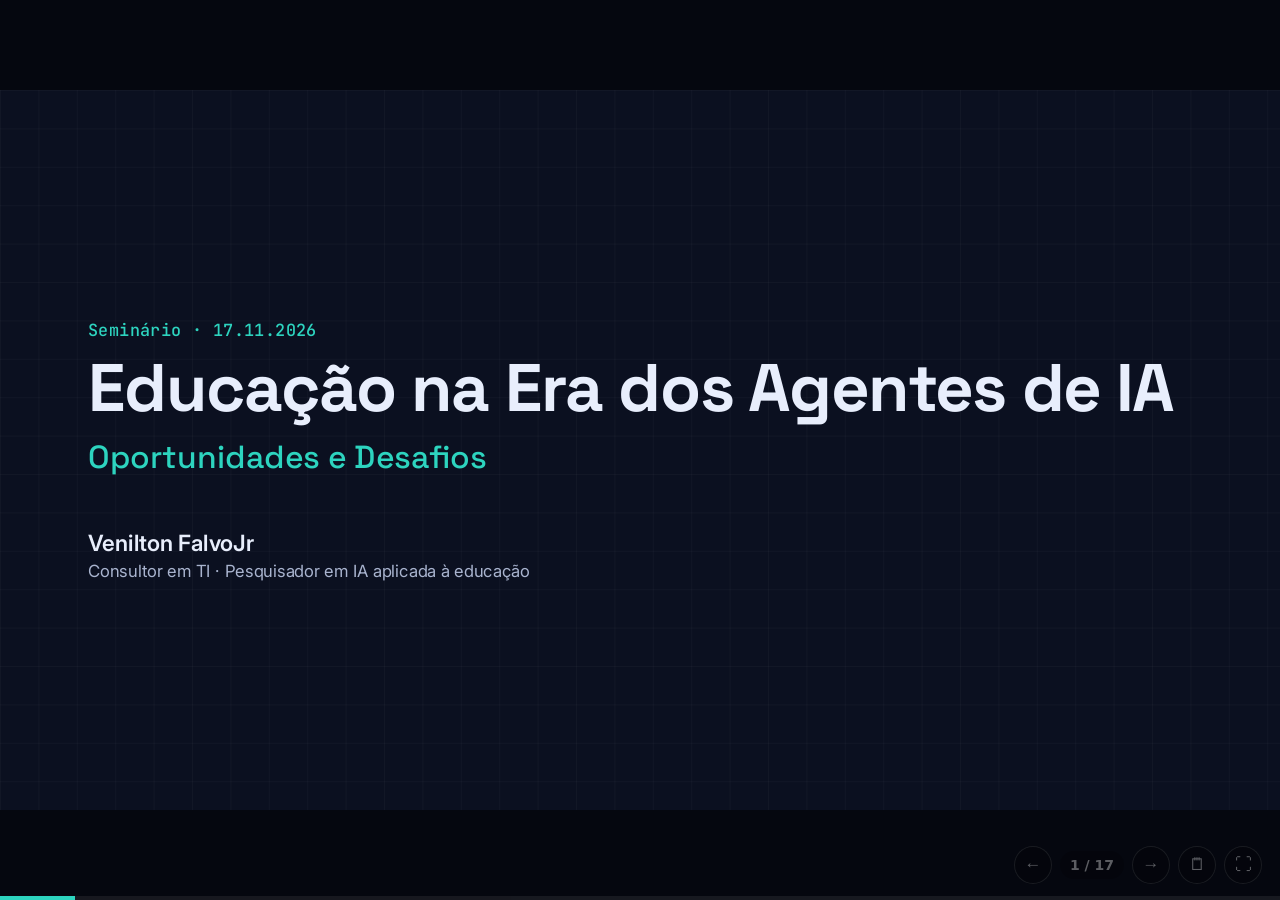
==== index.html @ b1103142 "style: textos na largura util do slide, sem quebras desnecessarias - Sem max-width em lead, nota, de" ====
<!DOCTYPE html>
<html lang="pt-BR">
<head>
    <meta charset="UTF-8">
    <meta name="viewport" content="width=device-width, initial-scale=1.0">
    <title>Educação na Era dos Agentes de IA</title>
    <meta name="description" content="Da pesquisa em Engenharia de Software aplicada à educação ao uso de agentes de IA na indústria: o que muda, na prática, para quem ensina e para quem aprende.">
    <meta property="og:title" content="Educação na Era dos Agentes de IA: Oportunidades e Desafios">
    <meta property="og:description" content="Uma história em sete capítulos, do mestrado ao harness, sobre como a IA mudou os achados da pesquisa e a prática na indústria.">
    <meta property="og:type" content="website">
    <link rel="preconnect" href="https://fonts.googleapis.com">
    <link rel="preconnect" href="https://fonts.gstatic.com" crossorigin>
    <link href="https://fonts.googleapis.com/css2?family=Archivo:wght@800;900&family=Inter:wght@400;500;600;700&family=JetBrains+Mono:wght@500;600&family=Space+Grotesk:wght@500;700&display=swap" rel="stylesheet">
    <style>
/* Motor dos slides: palco 16:9, navegação, fragmentos e notas */

* { margin: 0; padding: 0; box-sizing: border-box; }

html, body { height: 100%; }

body {
    overflow: hidden;
    background: var(--frame, #000);
    color: var(--text);
    font-family: var(--font-body, 'Inter', system-ui, sans-serif);
}

a { color: inherit; }

:focus-visible { outline: 3px solid var(--accent); outline-offset: 3px; border-radius: 6px; }

.sr-only {
    position: absolute; width: 1px; height: 1px; overflow: hidden;
    clip: rect(0 0 0 0); white-space: nowrap;
}

.stage {
    position: absolute;
    left: 50%;
    top: 50%;
    width: 1600px;
    height: 900px;
    transform: translate(-50%, -50%) scale(var(--scale, 1));
    transform-origin: center center;
    overflow: hidden;
    background: var(--bg);
}

.slide {
    position: absolute;
    inset: 0;
    padding: 80px 110px;
    display: flex;
    flex-direction: column;
    justify-content: center;
    opacity: 0;
    visibility: hidden;
    transition: opacity 0.25s ease, visibility 0.25s;
}

.slide.active { opacity: 1; visibility: visible; z-index: 1; }

.slide .notes { display: none; }

.frag { opacity: 0; transition: opacity 0.2s ease; }
.frag.on { opacity: 1; }

.controls {
    position: fixed;
    right: 18px;
    bottom: 16px;
    z-index: 50;
    display: flex;
    gap: 8px;
    align-items: center;
    opacity: 0.35;
    transition: opacity 0.25s;
}

.controls:hover, .controls:focus-within { opacity: 1; }

.controls button {
    width: 38px;
    height: 38px;
    border-radius: 50%;
    border: 1px solid rgba(128, 128, 128, 0.5);
    background: rgba(0, 0, 0, 0.55);
    color: #fff;
    font-size: 17px;
    cursor: pointer;
}

.controls .counter {
    font: 600 14px system-ui, sans-serif;
    color: #fff;
    background: rgba(0, 0, 0, 0.55);
    padding: 6px 10px;
    border-radius: 999px;
    font-variant-numeric: tabular-nums;
}

.progress { position: fixed; left: 0; bottom: 0; width: 100%; height: 4px; z-index: 40; background: rgba(128, 128, 128, 0.15); }
.progress div { height: 100%; width: 0; background: var(--accent); transition: width 0.35s ease; }

.notes-panel {
    position: fixed;
    left: 0;
    right: 0;
    bottom: 0;
    z-index: 60;
    max-height: 42vh;
    overflow: auto;
    padding: 18px 26px 26px;
    background: rgba(12, 12, 16, 0.96);
    border-top: 3px solid var(--accent);
    font: 17px/1.55 system-ui, sans-serif;
    color: #eee;
}

.notes-panel[hidden] { display: none; }
.notes-panel h4 { font-size: 13px; letter-spacing: 0.1em; text-transform: uppercase; color: var(--accent); margin-bottom: 8px; }
.notes-panel li { margin: 0 0 6px 20px; }

body.thumb .controls, body.thumb .progress { display: none; }
body.idle .controls:not(:focus-within) { opacity: 0; pointer-events: none; }
body.idle { cursor: none; }

@media (prefers-reduced-motion: reduce) {
    .slide, .frag, .progress div { transition: none; }
}

@media print {
    @page { size: 1600px 900px; margin: 0; }
    html, body { height: auto; overflow: visible; }
    .stage { position: static; transform: none !important; width: 1600px; height: auto; overflow: visible; }
    .slide { position: relative; opacity: 1 !important; visibility: visible !important; height: 900px; break-after: page; page-break-after: always; }
    .frag { opacity: 1 !important; transform: none !important; }
    .controls, .progress, .notes-panel { display: none !important; }
    * { -webkit-print-color-adjust: exact; print-color-adjust: exact; }
}
    </style>
    <style>
        :root {
            --frame: #05070f;
            --bg: #0b1020;
            --text: #e8eefc;
            --muted: #a9b4cf;
            --soft: #7d89a6;
            --accent: #2dd4bf;
            --warn: #fbbf24;
            --mito: #ff6b6b;
            --meia: #ffb020;
            --real: #2ee59d;
            --line: rgba(255, 255, 255, 0.12);
            --panel: rgba(255, 255, 255, 0.045);
            --font-body: 'Inter', system-ui, sans-serif;
            --display: 'Space Grotesk', 'Inter', system-ui, sans-serif;
            --mono: 'JetBrains Mono', ui-monospace, Consolas, monospace;
        }

        .stage {
            text-wrap: pretty;
            background-color: var(--bg);
            background-image:
                linear-gradient(rgba(255, 255, 255, 0.028) 1px, transparent 1px),
                linear-gradient(90deg, rgba(255, 255, 255, 0.028) 1px, transparent 1px);
            background-size: 48px 48px;
        }

        .slide { padding-top: 120px; }
        .slide.no-rail { padding-top: 80px; }

        /* Trilha no topo: onde estamos na história */
        .rail { position: absolute; top: 40px; left: 110px; right: 110px; display: grid; grid-template-columns: repeat(7, 1fr); gap: 10px; }
        .rail span { font: 600 15px var(--mono); color: rgba(169, 180, 207, 0.45); border-top: 3px solid rgba(255, 255, 255, 0.1); padding-top: 8px; }
        .rail span small { display: block; font-weight: 500; font-size: 12.5px; margin-top: 2px; }
        .rail span.done { color: var(--muted); border-color: rgba(45, 212, 191, 0.4); }
        .rail span.now { color: var(--accent); border-color: var(--accent); }

        .label { font: 500 21px var(--mono); color: var(--accent); margin-bottom: 16px; }
        h1 { font: 700 92px/1.04 var(--display); letter-spacing: -0.02em; }
        h2 { font: 700 62px/1.08 var(--display); letter-spacing: -0.015em; margin-bottom: 24px; }
        .lead { font-size: 31px; line-height: 1.45; color: var(--muted); }
        .lead strong, p strong { color: var(--text); }
        .accent { color: var(--accent); }
        .cite { position: absolute; left: 110px; bottom: 44px; font: 500 17px var(--mono); color: var(--soft); }
        .insight { margin-top: 22px; padding: 20px 26px; border-radius: 16px; background: rgba(45, 212, 191, 0.12); border: 1px solid rgba(45, 212, 191, 0.45); font: 600 27px/1.4 var(--display); color: var(--text); }
        .note { margin-top: 18px; font-size: 25px; color: var(--muted); }
        .note strong { color: var(--text); }

        /* Capa */
        .cover h1 { font-size: 84px; }
        .cover .sub { font: 500 40px var(--display); color: var(--accent); margin-top: 18px; }
        .cover .who { margin-top: 64px; font-size: 28px; font-weight: 600; }
        .cover .who span { display: block; font-size: 21px; font-weight: 400; color: var(--muted); margin-top: 6px; }
        .cover .thread { margin-top: 26px; font: 500 22px var(--mono); color: var(--soft); }

        /* Duas trilhas */
        .tracks svg { width: 100%; height: auto; margin-top: 6px; }
        .disclaimer { margin-top: 24px; font-size: 20px; color: var(--soft); border-left: 3px solid var(--warn); padding-left: 16px; }

        /* Pergunta */
        .question { font: 700 74px/1.12 var(--display); }
        .question em { font-style: normal; color: var(--accent); }

        /* Cartão de resposta */
        .answer { margin-top: 30px; display: grid; grid-template-columns: 56px 1fr; gap: 18px; align-items: center; padding: 24px 28px; border-radius: 18px; background: var(--panel); border: 1px solid var(--line); }
        .answer b { font-size: 44px; }
        .answer p { font-size: 28px; line-height: 1.4; color: var(--text); }

        /* Estatística grande */
        .bigstat { display: flex; align-items: baseline; gap: 26px; margin: 18px 0 6px; }
        .bigstat b { font: 700 120px/1 var(--display); color: var(--accent); }
        .bigstat span { font-size: 30px; color: var(--muted); }

        /* Fluxos */
        .flow { display: flex; align-items: stretch; gap: 0; margin-top: 30px; }
        .flow .node { flex: 1; padding: 20px 18px; border-radius: 16px; background: var(--panel); border: 1px solid var(--line); text-align: center; display: flex; flex-direction: column; justify-content: center; gap: 6px; }
        .flow .node .ic { font-size: 34px; }
        .flow .node b { font: 700 23px var(--display); }
        .flow .node small { font-size: 17px; color: var(--muted); line-height: 1.35; }
        .flow .node.key { border: 2px dashed var(--accent); background: rgba(45, 212, 191, 0.08); }
        .flow .node.agent { border: 2px solid var(--warn); background: rgba(251, 191, 36, 0.1); }
        .flow .arrow { flex: none; width: 44px; display: grid; place-items: center; color: var(--accent); font-size: 28px; font-weight: 700; }

        /* Barras */
        .virada { display: grid; grid-template-columns: 1fr 640px; gap: 60px; align-items: center; }
        .bars { display: flex; flex-direction: column; gap: 12px; }
        .bars h3 { font: 500 17px var(--mono); color: var(--soft); margin-bottom: 6px; }
        .bar { display: grid; grid-template-columns: 130px 1fr 60px; gap: 14px; align-items: center; font-size: 20px; color: var(--muted); }
        .bar i { display: block; height: 26px; border-radius: 6px; background: rgba(169, 180, 207, 0.35); }
        .bars.frag .bar i { transform: scaleX(0); transform-origin: left center; transition: transform 0.7s cubic-bezier(0.2, 0.7, 0.2, 1) 0.1s; }
        .bars.frag.on .bar i { transform: scaleX(1); }
        @media (prefers-reduced-motion: reduce) { .bars.frag .bar i { transition: none; } }
        @media print { .bars.frag .bar i { transform: none !important; } }
        .bar.best { color: var(--text); font-weight: 600; }
        .bar.best i { background: var(--accent); }
        .bar em { font-style: normal; font: 600 19px var(--mono); }
        .virada p { font-size: 27px; line-height: 1.45; color: var(--muted); margin-bottom: 14px; }

        /* Temas */
        .themes { display: grid; grid-template-columns: repeat(3, 1fr); gap: 20px; margin-top: 28px; }
        .theme { padding: 22px 24px; border-radius: 16px; background: var(--panel); border: 1px solid var(--line); }
        .theme b { display: block; font: 700 26px var(--display); margin-bottom: 8px; }
        .theme span { font-size: 21px; color: var(--muted); line-height: 1.4; }
        .neq i { font-style: normal; color: var(--accent); padding: 0 14px; }

        /* Citação da tese */
        .quote { font: 500 40px/1.3 var(--display); color: var(--text); border-left: 5px solid var(--accent); padding-left: 26px; }
        .quote cite { display: block; margin-top: 10px; font: 500 18px var(--mono); color: var(--soft); font-style: normal; }

        /* Quatro jeitos */
        .ways { display: grid; grid-template-columns: repeat(4, 1fr); gap: 20px; margin-top: 10px; }
        .way { padding: 24px 22px; border-radius: 18px; background: var(--panel); border: 1px solid var(--line); text-align: center; }
        .way .ic { font-size: 40px; }
        .way h3 { font: 700 32px var(--display); margin: 8px 0 6px; }
        .way p { font-size: 20px; color: var(--muted); }
        .way.now { border: 2px solid var(--accent); background: rgba(45, 212, 191, 0.08); }

        /* Pesquisa x prática */
        .bridge { display: flex; flex-direction: column; gap: 10px; }
        .bridge .row, .bridge .heads { display: grid; grid-template-columns: 1fr 56px 1.35fr; gap: 8px; }
        .bridge .head { font: 600 16px var(--mono); color: var(--soft); }
        .bridge .src, .bridge .dst { padding: 11px 22px; border-radius: 14px; border: 1px solid var(--line); }
        .bridge .src { background: rgba(45, 212, 191, 0.08); }
        .bridge .src b { display: block; font: 700 24px var(--display); }
        .bridge .src small { font: 500 15px var(--mono); color: var(--soft); }
        .bridge .dst { background: var(--panel); font-size: 22px; color: var(--muted); line-height: 1.4; display: flex; align-items: center; }
        .bridge .to { display: grid; place-items: center; color: var(--accent); font-size: 28px; font-weight: 700; }

        /* Hype ou realidade */
        .claims { display: flex; flex-direction: column; gap: 16px; }
        .claim { display: grid; grid-template-columns: 1fr 340px; align-items: center; gap: 24px; padding: 18px 26px; border-radius: 16px; background: var(--panel); border: 1px solid var(--line); }
        .claim p { font: 700 32px/1.25 var(--display); color: var(--text); }
        .stamp { justify-self: center; display: inline-block; white-space: nowrap; font: 900 28px 'Archivo', var(--display); letter-spacing: 0.06em; text-transform: uppercase; padding: 6px 18px; border: 5px solid currentColor; border-radius: 12px; transform: rotate(-5deg); }
        .stamp.mito { color: var(--mito); }
        .stamp.meia { color: var(--meia); }
        .stamp.real { color: var(--real); }

        /* Dois lados */
        .sides { display: grid; grid-template-columns: 1fr 1fr; gap: 36px; }
        .side { padding: 30px 36px; border-radius: 22px; background: var(--panel); border: 1px solid var(--line); }
        .side h3 { font: 700 38px var(--display); margin-bottom: 18px; }
        .side p { font-size: 26px; line-height: 1.45; color: var(--muted); margin-bottom: 12px; }
        .side p b { color: var(--accent); font-weight: 700; }
        .side p b.warn { color: var(--warn); }

        /* Próximo capítulo */
        .next { padding-top: 100px; padding-bottom: 50px; }
        .next h2 { margin-bottom: 16px; }
        .next .sides { grid-template-columns: 1.3fr 0.7fr; }
        .next .side { padding: 18px 28px; }
        .next h3 { font: 700 34px var(--display); margin-bottom: 10px; }
        .next .side p { font-size: 22px; line-height: 1.45; color: var(--muted); margin-bottom: 6px; }
        .next .side p::before { content: "→ "; color: var(--accent); font-weight: 700; }
        .next .insight { margin-top: 18px; }
        /* Chamado da pesquisa: QR escuro sobre branco, porque nem todo leitor lê QR invertido */
        .next .join { display: grid; grid-template-columns: 234px 1fr; gap: 20px; align-items: center; margin: 0 0 10px; padding: 10px 16px 10px 10px; border-radius: 16px; border: 2px dashed var(--accent); background: rgba(45, 212, 191, 0.08); }
        .next .join .qr { display: block; width: 234px; height: 234px; border-radius: 10px; overflow: hidden; background: #fff; }
        .next .join .qr svg { display: block; width: 100%; height: 100%; }
        .next .join b { display: block; font: 700 23px var(--display); color: var(--text); margin-bottom: 4px; }
        .next .join span { display: block; font-size: 18px; line-height: 1.4; color: var(--muted); }
        .next .join .url { display: inline-block; margin-top: 6px; font: 600 18px var(--mono); color: var(--accent); text-underline-offset: 4px; }
        .next .join small { display: block; margin-top: 4px; font: 500 14px var(--mono); color: var(--soft); }

        /* Para levar */
        .takeaways { display: flex; flex-direction: column; gap: 26px; }
        .takeaway { display: grid; grid-template-columns: 90px 1fr; align-items: center; font-size: 33px; line-height: 1.4; color: var(--muted); }
        .takeaway code { font: 600 46px var(--mono); color: var(--accent); }
        .takeaway strong { color: var(--text); }

        /* Encerramento */
        .end { display: grid; grid-template-columns: 0.8fr 1.2fr; gap: 60px; align-items: center; }
        .end h1 { font-size: 104px; }
        .end .handle { font: 600 30px var(--mono); color: var(--accent); margin-top: 20px; }
        .refs h3 { font: 600 18px var(--mono); color: var(--accent); margin: 0 0 10px; text-transform: lowercase; }
        .refs ul { margin-bottom: 18px; }
        .refs li { list-style: none; font-size: 17.5px; line-height: 1.4; color: var(--muted); margin-bottom: 8px; }
        .refs li b { color: var(--text); font-weight: 600; }
        .refs a { color: var(--accent); text-underline-offset: 4px; }

        /* Citações numeradas */
        .cites { font: 600 0.62em var(--mono); color: var(--accent); white-space: nowrap; }
        .cites a { color: inherit; text-decoration: none; }
        .cites a:hover { text-decoration: underline; }
        .slide-refs { position: absolute; left: 110px; right: 110px; bottom: 22px; display: flex; flex-direction: column; gap: 4px; }
        .slide-refs p { font-size: 14px; line-height: 1.3; color: var(--soft); white-space: nowrap; overflow: hidden; text-overflow: ellipsis; }
        .slide-refs b { font: 600 13px var(--mono); color: var(--accent); }
        .slide-refs a { color: var(--muted); text-decoration: underline; text-decoration-color: rgba(169, 180, 207, 0.35); text-underline-offset: 3px; }
        .flow-cap { margin-top: 26px; font: 500 18px var(--mono); color: var(--soft); }
        .flow-cap + .flow { margin-top: 10px; }

        /* Referências */
        .biblio { list-style: none; display: flex; flex-direction: column; gap: 16px; }
        .biblio li { display: grid; grid-template-columns: 54px 1fr; align-items: baseline; }
        .biblio .n { font: 600 17px var(--mono); color: var(--accent); }
        .biblio .t { font: 600 21px/1.3 var(--display); color: var(--text); }
        .biblio a.t { text-decoration: underline; text-decoration-color: rgba(45, 212, 191, 0.5); text-underline-offset: 5px; }
        .biblio a.t:hover { color: var(--accent); }
        .biblio .m { display: block; margin-top: 3px; font-size: 16px; color: var(--muted); }

        /* Obrigado */
        .thanks h1 { font-size: 120px; }
        .thanks .handle { font: 600 32px var(--mono); color: var(--accent); margin-top: 18px; }
        .thanks .lead { margin-top: 40px; }
        .thanks .lead + .lead { margin-top: 36px; }
        .thanks .audience { margin-top: 10px; font-size: 25px; line-height: 1.4; color: var(--muted); border-left: 4px solid var(--warn); padding-left: 18px; }
        .thanks .audience strong { color: var(--text); }
        .thanks .lead a { color: var(--text); text-underline-offset: 6px; }
    </style>
</head>
<body>
    <div class="stage">

        <!-- 1 -->
        <section class="slide cover no-rail" data-title="Capa">
            <p class="label">Seminário · 17.11.2026</p>
            <h1>Educação na Era dos Agentes de IA</h1>
            <p class="sub">Oportunidades e Desafios</p>
            <p class="who">Venilton FalvoJr<span>Consultor em TI · Pesquisador em IA aplicada à educação</span></p>
            <aside class="notes">
                <ul>
                    <li>Gancho: "Quem aqui já ouviu a palavra agente mais vezes este ano do que em toda a vida?"</li>
                    <li>Promessa: uma história real, da pesquisa à indústria, sem hype.</li>
                </ul>
            </aside>
        </section>

        <!-- 2 -->
        <section class="slide no-rail tracks" data-title="Duas Trilhas que se Encontram">
            <p class="label">De onde eu falo</p>
            <h2>Duas Trilhas que se Encontram</h2>
            <svg viewBox="0 0 1380 330" role="img" aria-label="Duas linhas, pesquisa e indústria, que se encontram quando aulas reais viram estudo de caso e seguem juntas até a IA generativa e os agentes">
                <defs>
                    <linearGradient id="merge" gradientUnits="userSpaceOnUse" x1="860" y1="0" x2="1360" y2="0">
                        <stop offset="0" stop-color="#2dd4bf"/>
                        <stop offset="1" stop-color="#fbbf24"/>
                    </linearGradient>
                    <marker id="end" viewBox="0 0 10 10" refX="8" refY="5" markerWidth="5" markerHeight="5" orient="auto">
                        <path d="M0,0 L10,5 L0,10 z" fill="#fbbf24"/>
                    </marker>
                </defs>
                <g font-family="Inter, sans-serif">
                    <text x="0" y="52" fill="#e8eefc" font-size="30" font-weight="700">🔬 Pesquisa</text>
                    <text x="0" y="84" fill="#a9b4cf" font-size="19">Engenharia de Software aplicada</text>
                    <text x="0" y="108" fill="#a9b4cf" font-size="19">à educação: mestrado e doutorado</text>
                    <text x="0" y="232" fill="#e8eefc" font-size="30" font-weight="700">🏭 Indústria</text>
                    <text x="0" y="264" fill="#a9b4cf" font-size="19">Consultoria em TI e o time</text>
                    <text x="0" y="288" fill="#a9b4cf" font-size="19">de Education da DIO</text>
                </g>
                <path d="M400 72 C 620 72, 680 165, 860 165" fill="none" stroke="#2dd4bf" stroke-width="6" stroke-linecap="round"/>
                <path d="M400 252 C 620 252, 680 165, 860 165" fill="none" stroke="#fbbf24" stroke-width="6" stroke-linecap="round"/>
                <path d="M860 165 L 1360 165" fill="none" stroke="url(#merge)" stroke-width="9" stroke-linecap="round" marker-end="url(#end)"/>
                <circle cx="860" cy="165" r="13" fill="#e8eefc"/>
                <text x="860" y="122" text-anchor="middle" fill="#e8eefc" font-family="Inter, sans-serif" font-size="20" font-weight="600">Aulas reais viram estudo de caso</text>
                <text x="1120" y="205" text-anchor="middle" fill="#a9b4cf" font-family="JetBrains Mono, monospace" font-size="18">IA generativa e agentes</text>
            </svg>
            <p class="disclaimer">Relato pessoal: as opiniões são minhas e não representam a DIO.</p>
            <aside class="notes">
                <ul>
                    <li>Duas trilhas que andaram separadas por anos: a acadêmica (Engenharia de Software aplicada à educação) e a de mercado (consultoria em TI).</li>
                    <li>Elas se encontraram quando a pesquisa do doutorado passou a usar aulas reais de uma edtech como estudo de caso.</li>
                    <li>Daqui em diante, a barra no topo mostra em que capítulo da história estamos.</li>
                </ul>
            </aside>
        </section>

        <!-- 3 -->
        <section class="slide no-rail" data-title="A Pergunta">
            <p class="label">A pergunta de hoje</p>
            <p class="question">O que muda, na prática, para <em>quem ensina</em> e para <em>quem aprende</em>?</p>
            <p class="lead" style="margin-top: 36px;">Sem hype: vou contar como a pesquisa começou e como a IA mudou os nossos achados.</p>
            <aside class="notes">
                <ul>
                    <li>Pedir no chat: "Você usa IA mais para ensinar, para aprender ou para os dois?"</li>
                    <li>Anunciar: sete capítulos, do mestrado ao que vem pela frente.</li>
                </ul>
            </aside>
        </section>

        <!-- 4 -->
        <section class="slide" data-title="Capítulo 1 · Reusar">
            <div class="rail" data-at="1"></div>
            <p class="label">Capítulo 1 · Mestrado</p>
            <h2>Reusar o Comum, Variar o Específico</h2>
            <p class="lead">A pergunta do mestrado: como criar apps de aprendizagem móvel <strong>sem começar do zero</strong>?</p>
            <div class="answer"><b aria-hidden="true">🧩</b><p>Uma linha de produto de software: um núcleo reutilizável e as variações de cada contexto <span class="cites" data-refs="jucs2022"></span>.</p></div>
            <p class="note">Primeira lição de engenharia que levo até hoje: <strong>reuso e variabilidade</strong>.</p>
            <aside class="notes">
                <ul>
                    <li>Contexto: o boom do m-learning e cada app sendo feito do zero.</li>
                    <li>Primeiro um catálogo de requisitos, depois a linha de produto.</li>
                    <li>Guardar: reuso e variabilidade voltam quando falarmos de skills de agentes.</li>
                </ul>
            </aside>
        </section>

        <!-- 5 -->
        <section class="slide" data-title="Capítulo 2 · Mapear">
            <div class="rail" data-at="2"></div>
            <p class="label">Capítulo 2 · Início do doutorado</p>
            <h2>Antes de Construir, Mapear</h2>
            <p class="lead">Como a tecnologia apoia o ensino e a aprendizagem com línguas de sinais?</p>
            <div class="bigstat"><b>185</b><span>estudos primários num mapeamento sistemático, nacional e internacional <span class="cites" data-refs="renote2020"></span></span></div>
            <p class="note">O que encontramos: a maioria das soluções era software, mas só duas eram claramente multiplataforma. E <strong>faltavam padrões e boas práticas para compartilhar e reusar objetos de aprendizagem</strong>, como aulas e vídeos.</p>
            <p class="insight">Essa lacuna virou a pergunta do doutorado.</p>
            <aside class="notes">
                <ul>
                    <li>Conte por que você escolheu acessibilidade e Libras.</li>
                    <li>Perspectiva nacional (SBIE), internacional (FIE) e a versão estendida em periódico (RENOTE).</li>
                    <li>Transição: se faltam padrões para reusar, a resposta de um engenheiro de software é uma arquitetura.</li>
                </ul>
            </aside>
        </section>

        <!-- 6 -->
        <section class="slide" data-title="Capítulo 3 · Arquitetar">
            <div class="rail" data-at="3"></div>
            <p class="label">Capítulo 3 · Doutorado</p>
            <h2>Speech2Learning</h2>
            <p class="lead">Uma arquitetura de software que usa reconhecimento de fala para tornar acessíveis objetos de aprendizagem com áudio, como as aulas em vídeo <span class="cites" data-refs="tese"></span>.</p>
            <div class="flow">
                <div class="node"><span class="ic" aria-hidden="true">🎬</span><b>Aula em vídeo</b><small>O objeto de aprendizagem</small></div>
                <div class="arrow" aria-hidden="true">→</div>
                <div class="node key"><span class="ic" aria-hidden="true">🎙️</span><b>Serviço de fala</b><small>Uma peça trocável</small></div>
                <div class="arrow" aria-hidden="true">→</div>
                <div class="node"><span class="ic" aria-hidden="true">📝</span><b>Texto sincronizado</b><small>A ponte entre as partes</small></div>
                <div class="arrow" aria-hidden="true">→</div>
                <div class="node"><span class="ic" aria-hidden="true">🤟</span><b>Acessibilidade</b><small>Legenda, transcrição navegável e avatar de Libras</small></div>
            </div>
            <p class="note">Inspirada na Clean Architecture: a aplicação depende de uma <strong>interface</strong>, e cada serviço de fala vira um detalhe que se troca sem mexer no resto.</p>
            <p class="insight">Aqui as trilhas se encontram: os estudos de caso usaram aulas reais da DIO.</p>
            <aside class="notes">
                <ul>
                    <li>Explicar o desacoplamento com uma imagem: uma tomada onde você pluga qualquer provedor.</li>
                    <li>Por que isso importa: ninguém sabia qual serviço de fala ia ganhar. A arquitetura não precisava saber.</li>
                    <li>Indústria como laboratório: complexidade e realismo que um experimento de bancada não teria.</li>
                </ul>
            </aside>
        </section>

        <!-- 7 -->
        <section class="slide" data-title="Capítulo 4 · A Virada">
            <div class="rail" data-at="4"></div>
            <p class="label">Capítulo 4 · A virada</p>
            <h2>No Meio do Caminho, a IA Mudou o Jogo</h2>
            <div class="virada">
                <div>
                    <p>Em 2022, a OpenAI lançou o <strong>Whisper</strong>, para fala, e o <strong>ChatGPT</strong>, para texto.</p>
                    <p class="frag" data-step="resultado">Comparamos cinco serviços de reconhecimento de fala com aulas reais em português, inglês e espanhol <span class="cites" data-refs="hicss2024"></span>. O Whisper teve a maior média nos três idiomas.</p>
                    <p class="insight frag" data-step="resultado">O serviço de fala era peça trocável: o Whisper virou o padrão sem reescrever a arquitetura.</p>
                </div>
                <div class="bars frag" data-step="resultado" role="img" aria-label="Similaridade léxica média em português, índice de Jaccard de 0 a 1: OpenAI 0,67; Microsoft 0,59; IBM 0,58; Amazon 0,54; Google 0,52">
                    <h3>Similaridade léxica média em português (Jaccard, de 0 a 1) <span class="cites" data-refs="hicss2024"></span></h3>
                    <div class="bar best"><span>OpenAI</span><i style="width: 100%"></i><em>0,67</em></div>
                    <div class="bar"><span>Microsoft</span><i style="width: 88%"></i><em>0,59</em></div>
                    <div class="bar"><span>IBM</span><i style="width: 87%"></i><em>0,58</em></div>
                    <div class="bar"><span>Amazon</span><i style="width: 81%"></i><em>0,54</em></div>
                    <div class="bar"><span>Google</span><i style="width: 78%"></i><em>0,52</em></div>
                </div>
            </div>
            <aside class="notes">
                <ul>
                    <li>Conte primeiro a chegada do Whisper e do ChatGPT. A seta mostra a comparação e o gráfico.</li>
                    <li>O doutorado começou antes da IA generativa. A virada aconteceu com o trabalho em andamento.</li>
                    <li>Se perguntarem de estatística: a diferença entre os serviços foi significativa só em inglês (ANOVA). Em português e espanhol, a vantagem do Whisper é pequena.</li>
                    <li>O Whisper usa a mesma família de arquitetura do ChatGPT, os Transformers. A arquitetura é de 2017; o que 2022 trouxe foram modelos grandes, treinados em escala, abertos ao público.</li>
                    <li>O estudo de caso também virou um artigo no IEEE FIE 2024, com a triangulação completa.</li>
                    <li>Três fontes de evidência: similaridade léxica, percepção dos estudantes e análise documental (triangulação).</li>
                    <li>Lição que vale para agentes hoje: teste com o seu conteúdo, não com o anúncio.</li>
                </ul>
            </aside>
        </section>

        <!-- 8 -->
        <section class="slide" data-title="Capítulo 5 · Ouvir Quem Entende">
            <div class="rail" data-at="5"></div>
            <p class="label">Capítulo 5 · Tese e FIE 2026</p>
            <h2 class="neq">Precisão <i>≠</i> Compreensão</h2>
            <p class="lead">A transcrição estava boa. Então levamos o player, com transcrição navegável e avatar de Libras, a dois intérpretes profissionais <span class="cites" data-refs="fie2026"></span>.</p>
            <div class="themes">
                <div class="theme"><b>Barreira semântica</b><span>O avatar sinaliza palavra por palavra, na ordem do português, e sem a expressão facial, que em Libras carrega gramática.</span></div>
                <div class="theme"><b>Tecnologia transicional</b><span>Melhor que nada quando não há intérprete, mas não substitui um.</span></div>
                <div class="theme"><b>Acessibilidade seletiva</b><span>Funciona para surdos oralizados ou bilíngues e falha para quem tem a Libras como primeira ou única língua.</span></div>
            </div>
            <p class="insight">Uma métrica técnica boa não garante que a pessoa entendeu.</p>
            <aside class="notes">
                <ul>
                    <li>A própria tese já registrava o limite: similaridade léxica pode não capturar nuances de sentido.</li>
                    <li>O FIE 2026 refez a análise das entrevistas com um protocolo formal (Martinelli et al.): 60 códigos viraram 38 e, depois, três temas.</li>
                    <li>Amostra pequena: dois intérpretes de uma mesma empresa. O artigo trata os temas como hipóteses bem fundamentadas, e não como conclusões gerais. Por isso a amostra vai crescer.</li>
                    <li>Sem expressão facial, que em Libras carrega gramática, os sinais aparecem e o sentido se perde.</li>
                </ul>
            </aside>
        </section>

        <!-- 9 -->
        <section class="slide" data-title="A Tese Apontava os Agentes">
            <div class="rail" data-at="5"></div>
            <p class="label">Trabalhos futuros da tese</p>
            <h2>A Tese Terminava Apontando para os Agentes</h2>
            <p class="quote">“Agentes poderiam atuar em diversas camadas da arquitetura…”<cite>Tese, trabalhos futuros <span class="cites" data-refs="tese"></span></cite></p>
            <div>
            <p class="flow-cap">A hipótese do artigo de 2026 <span class="cites" data-refs="fie2026"></span></p>
            <div class="flow">
                <div class="node"><span class="ic" aria-hidden="true">📝</span><b>Transcrição</b><small>O texto da aula</small></div>
                <div class="arrow" aria-hidden="true">→</div>
                <div class="node agent"><span class="ic" aria-hidden="true">🤖</span><b>Agente intermediário</b><small>Contextualiza antes de sinalizar</small></div>
                <div class="arrow" aria-hidden="true">→</div>
                <div class="node"><span class="ic" aria-hidden="true">🤟</span><b>Avatar</b><small>Menos tradução literal</small></div>
                <div class="arrow" aria-hidden="true">→</div>
                <div class="node key"><span class="ic" aria-hidden="true">👥</span><b>Validação humana</b><small>Intérpretes e estudantes surdos</small></div>
            </div>
            </div>
            <p class="insight">Enquanto a pesquisa avançava com cuidado, a indústria chegou aos agentes primeiro.</p>
            <aside class="notes">
                <ul>
                    <li>A hipótese do FIE 2026: um LLM que contextualiza o texto antes do avatar pode reduzir a tradução literal.</li>
                    <li>A condição faz parte da proposta: validar com intérpretes e testar com estudantes surdos antes de levar para a sala de aula.</li>
                    <li>Transição: na indústria, os agentes já estavam no dia a dia.</li>
                </ul>
            </aside>
        </section>

        <!-- 10 -->
        <section class="slide" data-title="Capítulo 6 · Agir">
            <div class="rail" data-at="6"></div>
            <p class="label">Capítulo 6 · Indústria, hoje</p>
            <h2>Na Indústria, Quatro Jeitos de Usar IA</h2>
            <div class="ways">
                <div class="way"><span class="ic" aria-hidden="true">👂</span><h3>Transcrever</h3><p>A fala vira texto.</p></div>
                <div class="way"><span class="ic" aria-hidden="true">✍️</span><h3>Escrever</h3><p>O prompt vira rascunho.</p></div>
                <div class="way"><span class="ic" aria-hidden="true">🔗</span><h3>Encadear</h3><p>O pipeline tem passos fixos.</p></div>
                <div class="way now"><span class="ic" aria-hidden="true">🤖</span><h3>Agir</h3><p>O agente decide os passos.</p></div>
            </div>
            <p class="note">A diferença está em quem decide. No pipeline, o caminho está escrito no código. No <strong>agente</strong>, o modelo escolhe os próprios passos e ferramentas a partir do resultado de cada ação <span class="cites" data-refs="agents2024"></span>.</p>
            <p class="note">O <strong>harness</strong> é o software em volta do modelo que roda esse ciclo: reúne contexto, age, verifica e repete. O Claude Code funciona sobre um harness assim <span class="cites" data-refs="sdk"></span>.</p>
            <aside class="notes">
                <ul>
                    <li>A mesma evolução, vivida na edtech e na consultoria.</li>
                    <li>Escrever: rápido, mas cada conversa começa do zero e a IA inventa com confiança.</li>
                    <li>Encadear: escala no previsível, rígido no caso novo. A Anthropic chama isso de workflow, em oposição a agente.</li>
                    <li>Agir: conte um projeto seu super automatizado com Claude Code, com regras escritas em arquivo, skills e aprovação humana.</li>
                </ul>
            </aside>
        </section>

        <!-- 11 -->
        <section class="slide" data-title="O Que a Pesquisa Ensinou à Prática">
            <div class="rail" data-at="6"></div>
            <p class="label">O fio entre as trilhas</p>
            <h2>O Que a Pesquisa Ensinou à Prática</h2>
            <div class="bridge">
                <div class="heads"><div class="head">Na pesquisa</div><div></div><div class="head">Com agentes, hoje</div></div>
                <div class="row"><div class="src"><b>Reusar e variar</b><small>Mestrado <span class="cites" data-refs="jucs2022"></span></small></div><div class="to" aria-hidden="true">→</div><div class="dst"><span>Skills: instruções e scripts reutilizáveis que o agente carrega quando a tarefa pede <span class="cites" data-refs="skills2025"></span>.</span></div></div>
                <div class="row"><div class="src"><b>Desacoplar</b><small>Speech2Learning <span class="cites" data-refs="tese"></span></small></div><div class="to" aria-hidden="true">→</div><div class="dst"><span>O modelo vira peça trocável; regras, ferramentas e verificações permanecem.</span></div></div>
                <div class="row"><div class="src"><b>Medir com o seu conteúdo</b><small>HICSS 2024 <span class="cites" data-refs="hicss2024"></span></small></div><div class="to" aria-hidden="true">→</div><div class="dst"><span>Antes de escalar, avalie o modelo com o seu próprio material.</span></div></div>
                <div class="row"><div class="src"><b>Validar com quem entende</b><small>FIE 2026 <span class="cites" data-refs="fie2026"></span></small></div><div class="to" aria-hidden="true">→</div><div class="dst"><span>Uma pessoa aprova o que não tem volta, e quem revisa não é quem produziu.</span></div></div>
            </div>
            <aside class="notes">
                <ul>
                    <li>É o slide central da fala: a Engenharia de Software é o fio que liga as duas trilhas.</li>
                    <li>Nada disso é novidade da era dos agentes. É engenharia que já funcionava, aplicada a uma peça nova.</li>
                </ul>
            </aside>
        </section>

        <!-- 12 -->
        <section class="slide" data-title="Hype ou Realidade?">
            <div class="rail" data-at="6"></div>
            <p class="label">Vote no chat antes de eu revelar</p>
            <h2>Hype ou Realidade?</h2>
            <div class="claims">
                <div class="claim"><p>“A IA vai substituir quem ensina.”</p><span class="stamp mito frag">Mito</span></div>
                <div class="claim"><p>“Com um bom prompt, sai o curso inteiro.”</p><span class="stamp meia frag">Meia-verdade</span></div>
                <div class="claim"><p>“Um agente revisor elimina os erros.”</p><span class="stamp mito frag">Mito</span></div>
                <div class="claim"><p>“Agentes já mudaram como se produz educação.”</p><span class="stamp real frag">Realidade</span></div>
            </div>
            <aside class="notes">
                <ul>
                    <li>Ler uma frase, esperar os votos, revelar o carimbo.</li>
                    <li>Substituir: é a tecnologia transicional da pesquisa. Amplia o alcance, não justifica cortar quem ensina.</li>
                    <li>Curso inteiro: ótimo primeiro rascunho; curadoria, checagem e voz continuam humanas.</li>
                    <li>Revisor: conte o seu caso de agente que achou erros reais e criou outros, com a mesma confiança.</li>
                    <li>Produção: com harness e uma pessoa aprovando o que não tem volta.</li>
                </ul>
            </aside>
        </section>

        <!-- 13 -->
        <section class="slide" data-title="Quem Ensina e Quem Aprende">
            <div class="rail" data-at="6"></div>
            <p class="label">Voltando à pergunta</p>
            <h2>Para Quem Ensina e para Quem Aprende</h2>
            <div class="sides">
                <div class="side">
                    <h3>🧑‍🏫 Quem ensina</h3>
                    <p><b>Muda:</b> menos produção braçal, mais curadoria.</p>
                    <p><b class="warn">Cuidado:</b> validar o sentido vira parte do ofício.</p>
                </div>
                <div class="side">
                    <h3>🧑‍🎓 Quem aprende</h3>
                    <p><b>Muda:</b> um mentor disponível a qualquer hora.</p>
                    <p><b class="warn">Cuidado:</b> quem já sabe aproveita mais, e o atalho pode pular o esforço de aprender.</p>
                </div>
            </div>
            <aside class="notes">
                <ul>
                    <li>"Quem já sabe aproveita mais" é a acessibilidade seletiva da pesquisa, agora com agentes.</li>
                    <li>Para quem aprende, o pedido que muda tudo: "Me ajuda a destravar sem me dar a resposta".</li>
                </ul>
            </aside>
        </section>

        <!-- 14 -->
        <section class="slide next" data-title="Capítulo 7 · O Próximo Capítulo">
            <div class="rail" data-at="7"></div>
            <p class="label">Capítulo 7 · Futuro</p>
            <h2>O Próximo Capítulo</h2>
            <div class="sides">
                <div class="side">
                    <h3>🔬 Na pesquisa</h3>
                    <p>Ampliar a amostra, com um protocolo já aprovado pelo comitê de ética.</p>
                    <div class="join">
                        <a class="qr" href="https://forms.gle/hkWZNrKs1uwhjwUS8" target="_blank" rel="noopener"><svg xmlns="http://www.w3.org/2000/svg" role="img" aria-label="QR code do formulário da pesquisa" shape-rendering="crispEdges" viewBox="0 0 37 37"><path fill="#fff" d="M0 0h37v37h-37z"/><path stroke="#0b1020" d="M4 4.5h7m1 0h1m1 0h2m1 0h1m1 0h1m1 0h2m1 0h1m1 0h7m-29 1h1m5 0h1m1 0h1m3 0h2m4 0h1m1 0h1m1 0h1m5 0h1m-29 1h1m1 0h3m1 0h1m2 0h1m1 0h2m3 0h1m5 0h1m1 0h3m1 0h1m-29 1h1m1 0h3m1 0h1m1 0h1m5 0h2m1 0h1m1 0h2m1 0h1m1 0h3m1 0h1m-29 1h1m1 0h3m1 0h1m2 0h4m1 0h1m2 0h2m3 0h1m1 0h3m1 0h1m-29 1h1m5 0h1m4 0h3m2 0h2m1 0h2m1 0h1m5 0h1m-29 1h7m1 0h1m1 0h1m1 0h1m1 0h1m1 0h1m1 0h1m1 0h1m1 0h7m-21 1h4m5 0h1m1 0h1m-20 1h1m1 0h2m1 0h3m3 0h1m1 0h1m1 0h1m2 0h3m1 0h1m2 0h1m1 0h2m-29 1h1m2 0h2m3 0h1m2 0h4m2 0h2m1 0h1m1 0h3m3 0h1m-28 1h6m2 0h1m1 0h1m1 0h1m2 0h1m9 0h2m-28 1h1m2 0h2m2 0h1m1 0h3m3 0h2m1 0h1m2 0h1m1 0h2m3 0h1m-28 1h3m2 0h1m1 0h1m5 0h4m1 0h1m1 0h1m3 0h2m-24 1h3m2 0h2m1 0h2m1 0h1m1 0h4m2 0h1m3 0h3m-28 1h1m1 0h2m1 0h2m5 0h1m3 0h1m1 0h1m1 0h1m2 0h1m1 0h3m-29 1h1m3 0h1m2 0h2m2 0h1m2 0h3m4 0h2m1 0h1m2 0h1m-28 1h1m1 0h1m1 0h1m1 0h7m1 0h1m1 0h1m2 0h3m2 0h2m1 0h1m-26 1h1m1 0h2m1 0h1m1 0h2m3 0h1m3 0h1m1 0h1m2 0h1m1 0h3m-28 1h1m1 0h5m1 0h2m3 0h4m1 0h1m1 0h1m2 0h1m2 0h1m-23 1h1m2 0h1m2 0h2m1 0h7m1 0h2m1 0h1m1 0h1m-26 1h2m1 0h5m1 0h5m2 0h2m1 0h7m-19 1h2m2 0h1m3 0h1m3 0h1m3 0h5m-29 1h7m1 0h2m4 0h1m2 0h4m1 0h1m1 0h2m1 0h1m-28 1h1m5 0h1m1 0h2m3 0h4m1 0h3m3 0h2m1 0h1m-28 1h1m1 0h3m1 0h1m2 0h1m1 0h1m5 0h1m2 0h5m1 0h2m-28 1h1m1 0h3m1 0h1m1 0h2m1 0h1m1 0h1m1 0h7m1 0h3m2 0h1m-29 1h1m1 0h3m1 0h1m1 0h3m2 0h2m1 0h3m4 0h1m2 0h1m1 0h1m-29 1h1m5 0h1m2 0h1m1 0h1m1 0h1m1 0h1m4 0h1m1 0h1m2 0h1m1 0h1m-28 1h7m1 0h3m2 0h3m2 0h3m6 0h1"/></svg></a>
                        <div>
                            <b>É ouvinte e fluente em português e Libras?</b>
                            <span>Participe: buscamos TILS, CODAs e ouvintes sinalizantes para uma entrevista por Google Meet de até 30 minutos. O formulário é só para esse público.</span>
                            <a class="url" href="https://forms.gle/hkWZNrKs1uwhjwUS8" target="_blank" rel="noopener">forms.gle/hkWZNrKs1uwhjwUS8</a>
                            <small>Pesquisa aprovada pelo CEP/EACH-USP, CAAE 78381524.3.0000.5390.</small>
                        </div>
                    </div>
                    <p>Player v2 aberto para novas rodadas.</p>
                    <p>Depois, levar a hipótese do agente intermediário à validação com intérpretes e estudantes surdos <span class="cites" data-refs="fie2026"></span>.</p>
                </div>
                <div class="side">
                    <h3>🏭 Na indústria</h3>
                    <p>Agentes com harness e uma pessoa no circuito.</p>
                    <p>Medir aprendizado, e não só produtividade.</p>
                    <p>Formatos abertos, para não depender de um fornecedor.</p>
                </div>
            </div>
            <p class="insight">As trilhas seguem juntas: a indústria acelera, a pesquisa confere.</p>
            <aside class="notes">
                <ul>
                    <li><strong>📋 Cole no chat agora e diga que é só para esse público:</strong><div>Pesquisa Speech2Learning, só para pessoas ouvintes fluentes em português e Libras (TILS, CODAs e ouvintes sinalizantes): https://forms.gle/hkWZNrKs1uwhjwUS8</div></li>
                    <li>O player v2 traz ajustes pedidos pelos intérpretes e mantém, como decisões de projeto, dois achados: a transcrição como leitura principal e o avatar sob demanda.</li>
                    <li>A amostra ampliada inclui intérpretes, filhos ouvintes de pais surdos e ouvintes sinalizantes.</li>
                    <li>Se perguntarem: na forma mais simples, o agente intermediário seria um passo fixo, como o "encadear" do slide 10. Vira agente de fato se passar a decidir os próprios passos.</li>
                </ul>
            </aside>
        </section>

        <!-- 15 -->
        <section class="slide no-rail" data-title="Para Levar">
            <p class="label">Para levar</p>
            <div class="takeaways">
                <div class="takeaway"><code>01</code><span>A engenharia continua valendo: <strong>reusar, desacoplar, medir e validar.</strong></span></div>
                <div class="takeaway"><code>02</code><span>Precisão técnica não garante aprendizado. <strong>Valide com quem aprende e com quem entende do assunto.</strong></span></div>
                <div class="takeaway"><code>03</code><span>A IA apoia quem ensina e quem aprende. <strong>A decisão continua humana.</strong></span></div>
            </div>
            <aside class="notes"><ul><li>Falar devagar. Abrir para perguntas em seguida.</li></ul></aside>
        </section>

        <!-- 16 -->
        <section class="slide no-rail" data-title="Referências">
            <p class="label">Referências</p>
            <h2>Para Se Aprofundar</h2>
            <ol class="biblio" id="biblio"></ol>
            <aside class="notes"><ul><li>Passar rápido. Todos os links também estão no README do repositório.</li></ul></aside>
        </section>

        <!-- 17 -->
        <section class="slide no-rail thanks" data-title="Obrigado">
            <h1>Obrigado!</h1>
            <p class="handle">@falvojr</p>
            <p class="lead">Slides e referências: <a href="https://falvojr.github.io/ensinar-e-aprender-com-ia" target="_blank" rel="noopener">falvojr.github.io/ensinar-e-aprender-com-ia</a></p>
            <p class="lead">Pesquisa Speech2Learning: <a href="https://forms.gle/hkWZNrKs1uwhjwUS8" target="_blank" rel="noopener">forms.gle/hkWZNrKs1uwhjwUS8</a></p>
            <p class="audience"><strong>Só para pessoas ouvintes fluentes em português e Libras</strong>: TILS, CODAs e ouvintes sinalizantes.</p>
            <aside class="notes"><ul><li>Se repetir o link da pesquisa no chat, repita também que é só para ouvintes fluentes em português e Libras.</li><li>Perguntas. Provocação reserva: "Que tarefa você daria hoje para um agente, e qual nunca daria?"</li></ul></aside>
        </section>

    </div>
    <script>
        (function () {
            const chapters = [
                ['Reusar', 'Mestrado'], ['Mapear', '2020'], ['Arquitetar', 'Doutorado'], ['Medir', '2022 a 2024'],
                ['Ouvir', '2024 a 2026'], ['Agir', 'Hoje'], ['Próximo', 'Futuro']
            ];
            document.querySelectorAll('.rail').forEach(function (rail) {
                const at = Number(rail.dataset.at);
                rail.setAttribute('role', 'img');
                rail.setAttribute('aria-label', 'Capítulo ' + at + ' de 7: ' + chapters[at - 1][0]);
                rail.innerHTML = chapters.map(function (c, i) {
                    const cls = i + 1 < at ? 'done' : (i + 1 === at ? 'now' : '');
                    return '<span class="' + cls + '">' + c[0] + '<small>' + c[1] + '</small></span>';
                }).join('');
            });
        })();
    </script>
    <script>
        // Referências: numeradas pela ordem em que aparecem nos slides (estilo IEEE)
        (function () {
            // Só referências reais, conferidas na fonte: a tese, os PDFs dos artigos e as páginas originais.
            const REFS = {
                jucs2022: { a: 'FalvoJr et al.', t: 'Development and Evaluation of a Software Product Line for M-Learning Applications', v: 'J.UCS', y: '2022', url: 'https://doi.org/10.3897/jucs.90663',
                    authors: 'V. FalvoJr, A. S. Marcolino, N. F. Duarte Filho, E. OliveiraJr e E. F. Barbosa', venue: 'Journal of Universal Computer Science (J.UCS), v. 28, n. 10' },
                renote2020: { a: 'FalvoJr et al.', t: 'Tecnologias Aplicadas ao Ensino e Aprendizagem com Línguas de Sinais: Um Mapeamento Sistemático Sob as Perspectivas Nacional e Internacional', v: 'RENOTE', y: '2020', url: 'https://doi.org/10.22456/1679-1916.110217',
                    authors: 'V. FalvoJr, C. Martins Falvo, L. P. Scatalon e E. F. Barbosa', venue: 'Revista Novas Tecnologias na Educação (RENOTE), v. 18, n. 2' },
                tese: { a: 'FalvoJr', t: 'Speech2Learning: Uma Arquitetura de Software Baseada em Reconhecimento de Fala para Promover a Acessibilidade de Objetos de Aprendizagem', v: 'Tese, ICMC-USP', y: '2024', url: 'https://doi.org/10.11606/T.55.2024.tde-15012025-095523',
                    authors: 'V. FalvoJr', venue: 'Tese de Doutorado, ICMC, Universidade de São Paulo' },
                hicss2024: { a: 'FalvoJr et al.', t: 'Lexical Analysis of Automatic Transcriptions Using Speech-to-Text Services: A Statistically Evaluated Case Study', v: 'HICSS', y: '2024', url: 'https://hdl.handle.net/10125/107023',
                    authors: 'V. FalvoJr, A. S. Marcolino, D. R. Bruno, C. H. Martins Falvo, F. S. Osório e E. F. Barbosa', venue: 'Proc. 57th Hawaii International Conference on System Sciences (HICSS)' },
                fie2026: { a: 'FalvoJr et al.', t: 'Qualitative Evaluation of Automatic Speech Recognition Integrated with Sign Language Avatars in Accessible Video Players: Interpreter Perspectives', v: 'IEEE FIE', y: '2026',
                    authors: 'V. FalvoJr, T. C. Valverde, F. S. Oliveira, C. H. Martins Falvo, A. S. Marcolino e E. F. Barbosa', venue: 'IEEE Frontiers in Education Conference (FIE)' },
                agents2024: { a: 'Anthropic', t: 'Building effective agents', v: 'Engineering', y: 'dez. 2024', url: 'https://www.anthropic.com/engineering/building-effective-agents',
                    authors: 'Anthropic', venue: 'Engineering' },
                sdk: { a: 'Anthropic', t: 'Building agents with the Claude Agent SDK', v: 'Engineering', y: 'set. 2025', url: 'https://www.anthropic.com/engineering/building-agents-with-the-claude-agent-sdk',
                    authors: 'Anthropic', venue: 'Engineering' },
                skills2025: { a: 'Anthropic', t: 'Equipping agents for the real world with Agent Skills', v: 'Engineering', y: 'out. 2025', url: 'https://www.anthropic.com/engineering/equipping-agents-for-the-real-world-with-agent-skills',
                    authors: 'Anthropic', venue: 'Engineering' }
            };

            const slides = Array.from(document.querySelectorAll('.slide'));
            const order = [];
            const num = {};
            const keysOf = function (el) { return el.dataset.refs.split(/\s+/).filter(function (k) { return REFS[k]; }); };

            slides.forEach(function (s) {
                s.querySelectorAll('.cites').forEach(function (c) {
                    keysOf(c).forEach(function (k) {
                        if (!(k in num)) { order.push(k); num[k] = order.length; }
                    });
                });
            });

            const link = function (k, text) {
                const r = REFS[k];
                return r.url ? '<a href="' + r.url + '" target="_blank" rel="noopener">' + text + '</a>' : text;
            };

            document.querySelectorAll('.cites').forEach(function (c) {
                const keys = keysOf(c);
                c.innerHTML = keys.map(function (k) { return link(k, '[' + num[k] + ']'); }).join(', ');
                c.title = keys.map(function (k) { return '[' + num[k] + '] ' + REFS[k].a + ', ' + REFS[k].t; }).join('\n');
            });

            slides.forEach(function (s) {
                const keys = [];
                s.querySelectorAll('.cites').forEach(function (c) {
                    keysOf(c).forEach(function (k) { if (keys.indexOf(k) < 0) keys.push(k); });
                });
                if (!keys.length) return;
                keys.sort(function (x, y) { return num[x] - num[y]; });
                const footer = document.createElement('footer');
                footer.className = 'slide-refs';
                if (keys.length > 3) {
                    footer.innerHTML = '<p>' + keys.map(function (k) {
                        const r = REFS[k];
                        return '<b>[' + num[k] + ']</b> ' + r.a + ', ' + link(k, r.v + (r.y ? ' ' + r.y : ''));
                    }).join(' · ') + '</p>';
                } else {
                    footer.innerHTML = keys.map(function (k) {
                        const r = REFS[k];
                        return '<p title="' + r.a + ', ' + r.t + ', ' + r.v + (r.y ? ', ' + r.y : '') + '"><b>[' + num[k] + ']</b> ' + r.a + ', “' + link(k, r.t) + ',” ' + r.v + (r.y ? ', ' + r.y : '') + '.</p>';
                    }).join('');
                }
                s.appendChild(footer);
            });

            const biblio = document.getElementById('biblio');
            if (biblio) {
                biblio.innerHTML = order.map(function (k) {
                    const r = REFS[k];
                    const title = r.url ? '<a class="t" href="' + r.url + '" target="_blank" rel="noopener">' + r.t + '</a>' : '<span class="t">' + r.t + '</span>';
                    const meta = r.authors + '. ' + r.venue + (r.y ? ', ' + r.y : '') + '.';
                    return '<li><span class="n">[' + num[k] + ']</span><span>' + title + '<span class="m">' + meta + '</span></span></li>';
                }).join('');
            }
        })();
    </script>
    <script>
// Motor dos slides.
// Teclas: → Espaço PageDown avançam (nos slides 7 e 12, revelam uma etapa antes); ← PageUp voltam;
// Home e End; F tela cheia; N notas na tela; P notas do apresentador em outra janela.
(function () {
    const stage = document.querySelector('.stage');
    const slides = Array.from(document.querySelectorAll('.slide'));
    const total = slides.length;
    let current = 0;
    let presenter = null;
    let startedAt = null;

    if (new URLSearchParams(location.search).has('thumb')) document.body.classList.add('thumb');

    document.body.insertAdjacentHTML('beforeend',
        '<nav class="controls" aria-label="Navegação dos slides">' +
        '<button type="button" data-act="prev" aria-label="Anterior" title="Anterior (←)">←</button>' +
        '<span class="counter" aria-hidden="true"></span>' +
        '<button type="button" data-act="next" aria-label="Próximo" title="Próximo (→)">→</button>' +
        '<button type="button" data-act="presenter" aria-label="Notas do apresentador" title="Notas do apresentador (P)">🗒</button>' +
        '<button type="button" data-act="fullscreen" aria-label="Tela cheia" title="Tela cheia (F)">⛶</button>' +
        '</nav>' +
        '<div class="progress" aria-hidden="true"><div></div></div>' +
        '<div class="sr-only" aria-live="polite"></div>' +
        '<section class="notes-panel" aria-label="Notas do slide" hidden></section>');

    const counter = document.querySelector('.controls .counter');
    const bar = document.querySelector('.progress div');
    const live = document.querySelector('[aria-live]');
    const notesPanel = document.querySelector('.notes-panel');

    function fit() {
        stage.style.setProperty('--scale', Math.min(window.innerWidth / 1600, window.innerHeight / 900));
    }

    function titleOf(i) { return slides[i].dataset.title || ('Slide ' + (i + 1)); }
    function notesOf(i) { const n = slides[i].querySelector('.notes'); return n ? n.innerHTML : '<p>Sem notas.</p>'; }
    function frags(i) { return Array.from(slides[i].querySelectorAll('.frag')); }

    function go(n, fragState, announce) {
        n = Math.max(0, Math.min(total - 1, n));
        slides.forEach(function (s, i) {
            const on = i === n;
            s.classList.toggle('active', on);
            s.setAttribute('aria-hidden', on ? 'false' : 'true');
            s.inert = !on;
        });
        frags(n).forEach(function (f) { f.classList.toggle('on', fragState === 'end'); });
        current = n;
        counter.textContent = (n + 1) + ' / ' + total;
        bar.style.width = ((n + 1) / total * 100) + '%';
        if (announce !== false) live.textContent = 'Slide ' + (n + 1) + ' de ' + total + ': ' + titleOf(n);
        const hash = '#' + (n + 1);
        if (location.hash !== hash) history.replaceState(null, '', location.pathname + location.search + hash);
        if (!notesPanel.hidden) renderNotes();
        updatePresenter();
    }

    // Fragmentos com o mesmo data-step aparecem e somem juntos.
    function stepOf(list, f) {
        return f.dataset.step ? list.filter(function (x) { return x.dataset.step === f.dataset.step; }) : [f];
    }

    function next() {
        const all = frags(current);
        const hidden = all.find(function (f) { return !f.classList.contains('on'); });
        if (hidden) { stepOf(all, hidden).forEach(function (f) { f.classList.add('on'); }); updatePresenter(); return; }
        if (current < total - 1) go(current + 1, 'start');
    }

    function prev() {
        const all = frags(current);
        const shown = all.filter(function (f) { return f.classList.contains('on'); });
        if (shown.length) { stepOf(all, shown[shown.length - 1]).forEach(function (f) { f.classList.remove('on'); }); updatePresenter(); return; }
        if (current > 0) go(current - 1, 'end');
    }

    function renderNotes() {
        notesPanel.innerHTML = '<h4>Notas · ' + (current + 1) + ' / ' + total + ' · ' + titleOf(current) + '</h4>' + notesOf(current);
    }

    function toggleNotes() {
        notesPanel.hidden = !notesPanel.hidden;
        if (!notesPanel.hidden) renderNotes();
    }

    function toggleFullscreen() {
        if (!document.fullscreenElement) { if (document.documentElement.requestFullscreen) document.documentElement.requestFullscreen(); }
        else if (document.exitFullscreen) document.exitFullscreen();
    }

    function elapsed() {
        if (!startedAt) return '00:00';
        const s = Math.floor((Date.now() - startedAt) / 1000);
        return String(Math.floor(s / 60)).padStart(2, '0') + ':' + String(s % 60).padStart(2, '0');
    }

    function updatePresenter() {
        if (!presenter || presenter.closed) return;
        const d = presenter.document;
        const set = function (id, html) { const el = d.getElementById(id); if (el) el.innerHTML = html; };
        const f = frags(current);
        const shown = f.filter(function (x) { return x.classList.contains('on'); }).length;
        set('p-pos', (current + 1) + ' / ' + total + (f.length ? ' · revelados ' + shown + ' de ' + f.length : ''));
        set('p-title', titleOf(current));
        set('p-notes', notesOf(current));
        set('p-next', current < total - 1 ? 'Próximo: ' + titleOf(current + 1) : 'Último slide');
        set('p-timer', elapsed());
    }

    function openPresenter() {
        if (presenter && !presenter.closed) { presenter.focus(); return; }
        presenter = window.open('', 'apresentador', 'width=980,height=720');
        if (!presenter) { alert('Permita pop-ups nesta página para abrir as notas do apresentador.'); return; }
        if (!startedAt) startedAt = Date.now();
        const d = presenter.document;
        d.open();
        d.write('<!DOCTYPE html><html lang="pt-BR"><head><meta charset="UTF-8"><title>Notas do apresentador</title><style>' +
            'body{margin:0;background:#101218;color:#fff;font:19px/1.55 system-ui,sans-serif;padding:24px 30px}' +
            'header{display:flex;justify-content:space-between;align-items:center;border-bottom:2px solid #888;padding-bottom:12px;margin-bottom:16px}' +
            '#p-title{font-size:26px;font-weight:800}#p-pos{opacity:.7;font-weight:600}#p-timer{font:700 32px ui-monospace,Consolas,monospace}' +
            '#p-notes{font-size:22px}#p-notes li{margin:0 0 10px 24px}#p-next{margin-top:18px;opacity:.6}' +
            '.bar{display:flex;gap:12px;margin-top:22px}button{font:600 17px system-ui,sans-serif;padding:10px 18px;border-radius:10px;border:1px solid #888;background:#22252e;color:#fff;cursor:pointer}' +
            '</style></head><body><header><div><div id="p-pos"></div><div id="p-title"></div></div><div id="p-timer">00:00</div></header>' +
            '<div id="p-notes"></div><div id="p-next"></div>' +
            '<div class="bar"><button id="p-prev">← Voltar</button><button id="p-nextbtn">Avançar →</button><button id="p-reset">Zerar cronômetro</button></div>' +
            '</body></html>');
        d.close();
        d.addEventListener('keydown', onKey);
        d.getElementById('p-prev').addEventListener('click', prev);
        d.getElementById('p-nextbtn').addEventListener('click', next);
        d.getElementById('p-reset').addEventListener('click', function () { startedAt = Date.now(); updatePresenter(); });
        updatePresenter();
    }

    setInterval(function () {
        if (presenter && !presenter.closed) {
            const el = presenter.document.getElementById('p-timer');
            if (el) el.textContent = elapsed();
        }
    }, 1000);

    function onKey(e) {
        const k = e.key;
        const onControl = e.target && e.target.closest && e.target.closest('a, button');
        if (k === 'ArrowRight' || k === 'ArrowDown' || k === 'PageDown' || k === ' ' || (k === 'Enter' && !onControl)) {
            e.preventDefault(); next();
        } else if (k === 'ArrowLeft' || k === 'ArrowUp' || k === 'PageUp' || k === 'Backspace') {
            e.preventDefault(); prev();
        } else if (k === 'Home') {
            e.preventDefault(); go(0, 'start');
        } else if (k === 'End') {
            e.preventDefault(); go(total - 1, 'end');
        } else if (k === 'f' || k === 'F') {
            toggleFullscreen();
        } else if (k === 'n' || k === 'N') {
            toggleNotes();
        } else if (k === 'p' || k === 'P') {
            openPresenter();
        } else if (k === 'Escape' && !notesPanel.hidden) {
            notesPanel.hidden = true;
        }
    }

    document.addEventListener('keydown', onKey);
    document.querySelector('[data-act="prev"]').addEventListener('click', prev);
    document.querySelector('[data-act="next"]').addEventListener('click', next);
    document.querySelector('[data-act="presenter"]').addEventListener('click', openPresenter);
    document.querySelector('[data-act="fullscreen"]').addEventListener('click', toggleFullscreen);

    let touchX = null;
    document.addEventListener('touchstart', function (e) { touchX = e.changedTouches[0].clientX; }, { passive: true });
    document.addEventListener('touchend', function (e) {
        if (touchX === null) return;
        const dx = e.changedTouches[0].clientX - touchX;
        if (Math.abs(dx) > 50) { if (dx < 0) next(); else prev(); }
        touchX = null;
    }, { passive: true });

    let idleTimer = null;
    function wake() {
        document.body.classList.remove('idle');
        clearTimeout(idleTimer);
        idleTimer = setTimeout(function () { document.body.classList.add('idle'); }, 2500);
    }
    document.addEventListener('mousemove', wake);
    wake();

    window.addEventListener('resize', fit);
    window.addEventListener('hashchange', function () {
        const n = parseInt(location.hash.slice(1), 10);
        if (!isNaN(n) && n - 1 !== current) go(n - 1, 'start');
    });

    fit();
    const start = parseInt(location.hash.slice(1), 10);
    go(isNaN(start) ? 0 : start - 1, 'start', false);
})();
    </script>
</body>
</html>
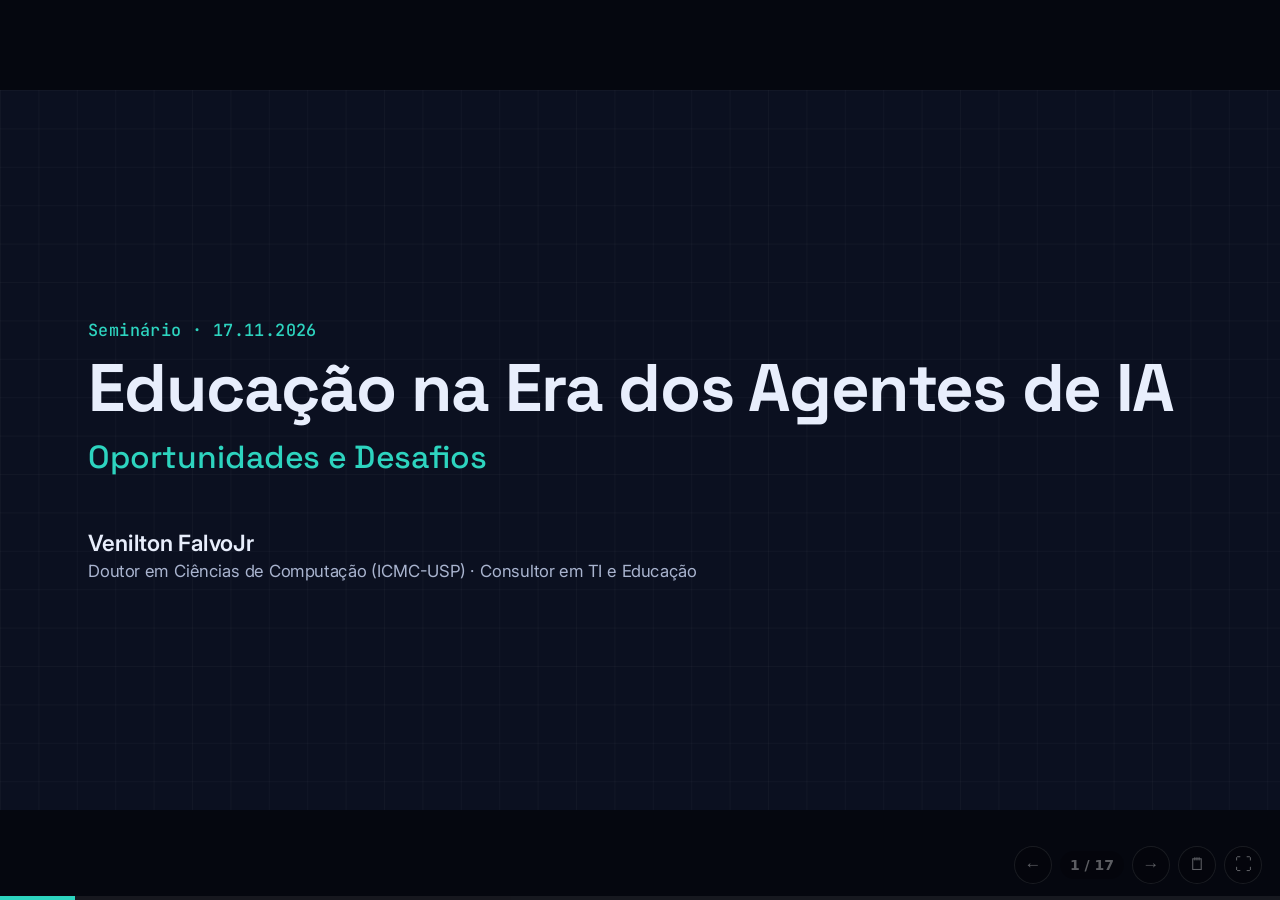
==== commit 688a7931: "docs: capa com o doutorado no ICMC-USP e a consultoria em TI e Educacao" ====
--- a/index.html
+++ b/index.html
@@ -357,7 +357,7 @@
             <p class="label">Seminário · 17.11.2026</p>
             <h1>Educação na Era dos Agentes de IA</h1>
             <p class="sub">Oportunidades e Desafios</p>
-            <p class="who">Venilton FalvoJr<span>Consultor em TI · Pesquisador em IA aplicada à educação</span></p>
+            <p class="who">Venilton FalvoJr<span>Doutor em Ciências de Computação (ICMC-USP) · Consultor em TI e Educação</span></p>
             <aside class="notes">
                 <ul>
                     <li>Gancho: "Quem aqui já ouviu a palavra agente mais vezes este ano do que em toda a vida?"</li>
@@ -421,7 +421,7 @@
         <!-- 4 -->
         <section class="slide" data-title="Capítulo 1 · Reusar">
             <div class="rail" data-at="1"></div>
-            <p class="label">Capítulo 1 · Mestrado</p>
+            <p class="label">Capítulo 1 · Mestrado, 2012 a 2015</p>
             <h2>Reusar o Comum, Variar o Específico</h2>
             <p class="lead">A pergunta do mestrado: como criar apps de aprendizagem móvel <strong>sem começar do zero</strong>?</p>
             <div class="answer"><b aria-hidden="true">🧩</b><p>Uma linha de produto de software: um núcleo reutilizável e as variações de cada contexto <span class="cites" data-refs="jucs2022"></span>.</p></div>
@@ -456,7 +456,7 @@
         <!-- 6 -->
         <section class="slide" data-title="Capítulo 3 · Arquitetar">
             <div class="rail" data-at="3"></div>
-            <p class="label">Capítulo 3 · Doutorado</p>
+            <p class="label">Capítulo 3 · Doutorado, 2019 a 2024</p>
             <h2>Speech2Learning</h2>
             <p class="lead">Uma arquitetura de software que usa reconhecimento de fala para tornar acessíveis objetos de aprendizagem com áudio, como as aulas em vídeo <span class="cites" data-refs="tese"></span>.</p>
             <div class="flow">
@@ -665,7 +665,7 @@
                         <a class="qr" href="https://forms.gle/hkWZNrKs1uwhjwUS8" target="_blank" rel="noopener"><svg xmlns="http://www.w3.org/2000/svg" role="img" aria-label="QR code do formulário da pesquisa" shape-rendering="crispEdges" viewBox="0 0 37 37"><path fill="#fff" d="M0 0h37v37h-37z"/><path stroke="#0b1020" d="M4 4.5h7m1 0h1m1 0h2m1 0h1m1 0h1m1 0h2m1 0h1m1 0h7m-29 1h1m5 0h1m1 0h1m3 0h2m4 0h1m1 0h1m1 0h1m5 0h1m-29 1h1m1 0h3m1 0h1m2 0h1m1 0h2m3 0h1m5 0h1m1 0h3m1 0h1m-29 1h1m1 0h3m1 0h1m1 0h1m5 0h2m1 0h1m1 0h2m1 0h1m1 0h3m1 0h1m-29 1h1m1 0h3m1 0h1m2 0h4m1 0h1m2 0h2m3 0h1m1 0h3m1 0h1m-29 1h1m5 0h1m4 0h3m2 0h2m1 0h2m1 0h1m5 0h1m-29 1h7m1 0h1m1 0h1m1 0h1m1 0h1m1 0h1m1 0h1m1 0h1m1 0h7m-21 1h4m5 0h1m1 0h1m-20 1h1m1 0h2m1 0h3m3 0h1m1 0h1m1 0h1m2 0h3m1 0h1m2 0h1m1 0h2m-29 1h1m2 0h2m3 0h1m2 0h4m2 0h2m1 0h1m1 0h3m3 0h1m-28 1h6m2 0h1m1 0h1m1 0h1m2 0h1m9 0h2m-28 1h1m2 0h2m2 0h1m1 0h3m3 0h2m1 0h1m2 0h1m1 0h2m3 0h1m-28 1h3m2 0h1m1 0h1m5 0h4m1 0h1m1 0h1m3 0h2m-24 1h3m2 0h2m1 0h2m1 0h1m1 0h4m2 0h1m3 0h3m-28 1h1m1 0h2m1 0h2m5 0h1m3 0h1m1 0h1m1 0h1m2 0h1m1 0h3m-29 1h1m3 0h1m2 0h2m2 0h1m2 0h3m4 0h2m1 0h1m2 0h1m-28 1h1m1 0h1m1 0h1m1 0h7m1 0h1m1 0h1m2 0h3m2 0h2m1 0h1m-26 1h1m1 0h2m1 0h1m1 0h2m3 0h1m3 0h1m1 0h1m2 0h1m1 0h3m-28 1h1m1 0h5m1 0h2m3 0h4m1 0h1m1 0h1m2 0h1m2 0h1m-23 1h1m2 0h1m2 0h2m1 0h7m1 0h2m1 0h1m1 0h1m-26 1h2m1 0h5m1 0h5m2 0h2m1 0h7m-19 1h2m2 0h1m3 0h1m3 0h1m3 0h5m-29 1h7m1 0h2m4 0h1m2 0h4m1 0h1m1 0h2m1 0h1m-28 1h1m5 0h1m1 0h2m3 0h4m1 0h3m3 0h2m1 0h1m-28 1h1m1 0h3m1 0h1m2 0h1m1 0h1m5 0h1m2 0h5m1 0h2m-28 1h1m1 0h3m1 0h1m1 0h2m1 0h1m1 0h1m1 0h7m1 0h3m2 0h1m-29 1h1m1 0h3m1 0h1m1 0h3m2 0h2m1 0h3m4 0h1m2 0h1m1 0h1m-29 1h1m5 0h1m2 0h1m1 0h1m1 0h1m1 0h1m4 0h1m1 0h1m2 0h1m1 0h1m-28 1h7m1 0h3m2 0h3m2 0h3m6 0h1"/></svg></a>
                         <div>
                             <b>É ouvinte e fluente em português e Libras?</b>
-                            <span>Participe: buscamos TILS, CODAs e ouvintes sinalizantes para uma entrevista por Google Meet de até 30 minutos. O formulário é só para esse público.</span>
+                            <span>Participe: buscamos intérpretes de Libras, filhos ouvintes de pais surdos e outras pessoas ouvintes que usam Libras, para uma entrevista por Google Meet de até 30 minutos. O formulário é só para esse público.</span>
                             <a class="url" href="https://forms.gle/hkWZNrKs1uwhjwUS8" target="_blank" rel="noopener">forms.gle/hkWZNrKs1uwhjwUS8</a>
                             <small>Pesquisa aprovada pelo CEP/EACH-USP, CAAE 78381524.3.0000.5390.</small>
                         </div>
@@ -683,9 +683,9 @@
             <p class="insight">As trilhas seguem juntas: a indústria acelera, a pesquisa confere.</p>
             <aside class="notes">
                 <ul>
-                    <li><strong>📋 Cole no chat agora e diga que é só para esse público:</strong><div>Pesquisa Speech2Learning, só para pessoas ouvintes fluentes em português e Libras (TILS, CODAs e ouvintes sinalizantes): https://forms.gle/hkWZNrKs1uwhjwUS8</div></li>
+                    <li><strong>📋 Cole no chat agora e diga que é só para esse público:</strong><div>Pesquisa Speech2Learning, só para pessoas ouvintes fluentes em português e Libras (intérpretes de Libras, filhos ouvintes de pais surdos e outras pessoas ouvintes que usam Libras): https://forms.gle/hkWZNrKs1uwhjwUS8</div></li>
                     <li>O player v2 traz ajustes pedidos pelos intérpretes e mantém, como decisões de projeto, dois achados: a transcrição como leitura principal e o avatar sob demanda.</li>
-                    <li>A amostra ampliada inclui intérpretes, filhos ouvintes de pais surdos e ouvintes sinalizantes.</li>
+                    <li>A amostra ampliada inclui intérpretes, filhos ouvintes de pais surdos e outras pessoas ouvintes que usam Libras.</li>
                     <li>Se perguntarem: na forma mais simples, o agente intermediário seria um passo fixo, como o "encadear" do slide 10. Vira agente de fato se passar a decidir os próprios passos.</li>
                 </ul>
             </aside>
@@ -716,7 +716,7 @@
             <p class="handle">@falvojr</p>
             <p class="lead">Slides e referências: <a href="https://falvojr.github.io/ensinar-e-aprender-com-ia" target="_blank" rel="noopener">falvojr.github.io/ensinar-e-aprender-com-ia</a></p>
             <p class="lead">Pesquisa Speech2Learning: <a href="https://forms.gle/hkWZNrKs1uwhjwUS8" target="_blank" rel="noopener">forms.gle/hkWZNrKs1uwhjwUS8</a></p>
-            <p class="audience"><strong>Só para pessoas ouvintes fluentes em português e Libras</strong>: TILS, CODAs e ouvintes sinalizantes.</p>
+            <p class="audience"><strong>Só para pessoas ouvintes fluentes em português e Libras.</strong></p>
             <aside class="notes"><ul><li>Se repetir o link da pesquisa no chat, repita também que é só para ouvintes fluentes em português e Libras.</li><li>Perguntas. Provocação reserva: "Que tarefa você daria hoje para um agente, e qual nunca daria?"</li></ul></aside>
         </section>
 
@@ -724,7 +724,7 @@
     <script>
         (function () {
             const chapters = [
-                ['Reusar', 'Mestrado'], ['Mapear', '2020'], ['Arquitetar', 'Doutorado'], ['Medir', '2022 a 2024'],
+                ['Reusar', '2012 a 2015'], ['Mapear', '2020'], ['Arquitetar', '2020 a 2024'], ['Medir', '2022 a 2024'],
                 ['Ouvir', '2024 a 2026'], ['Agir', 'Hoje'], ['Próximo', 'Futuro']
             ];
             document.querySelectorAll('.rail').forEach(function (rail) {
